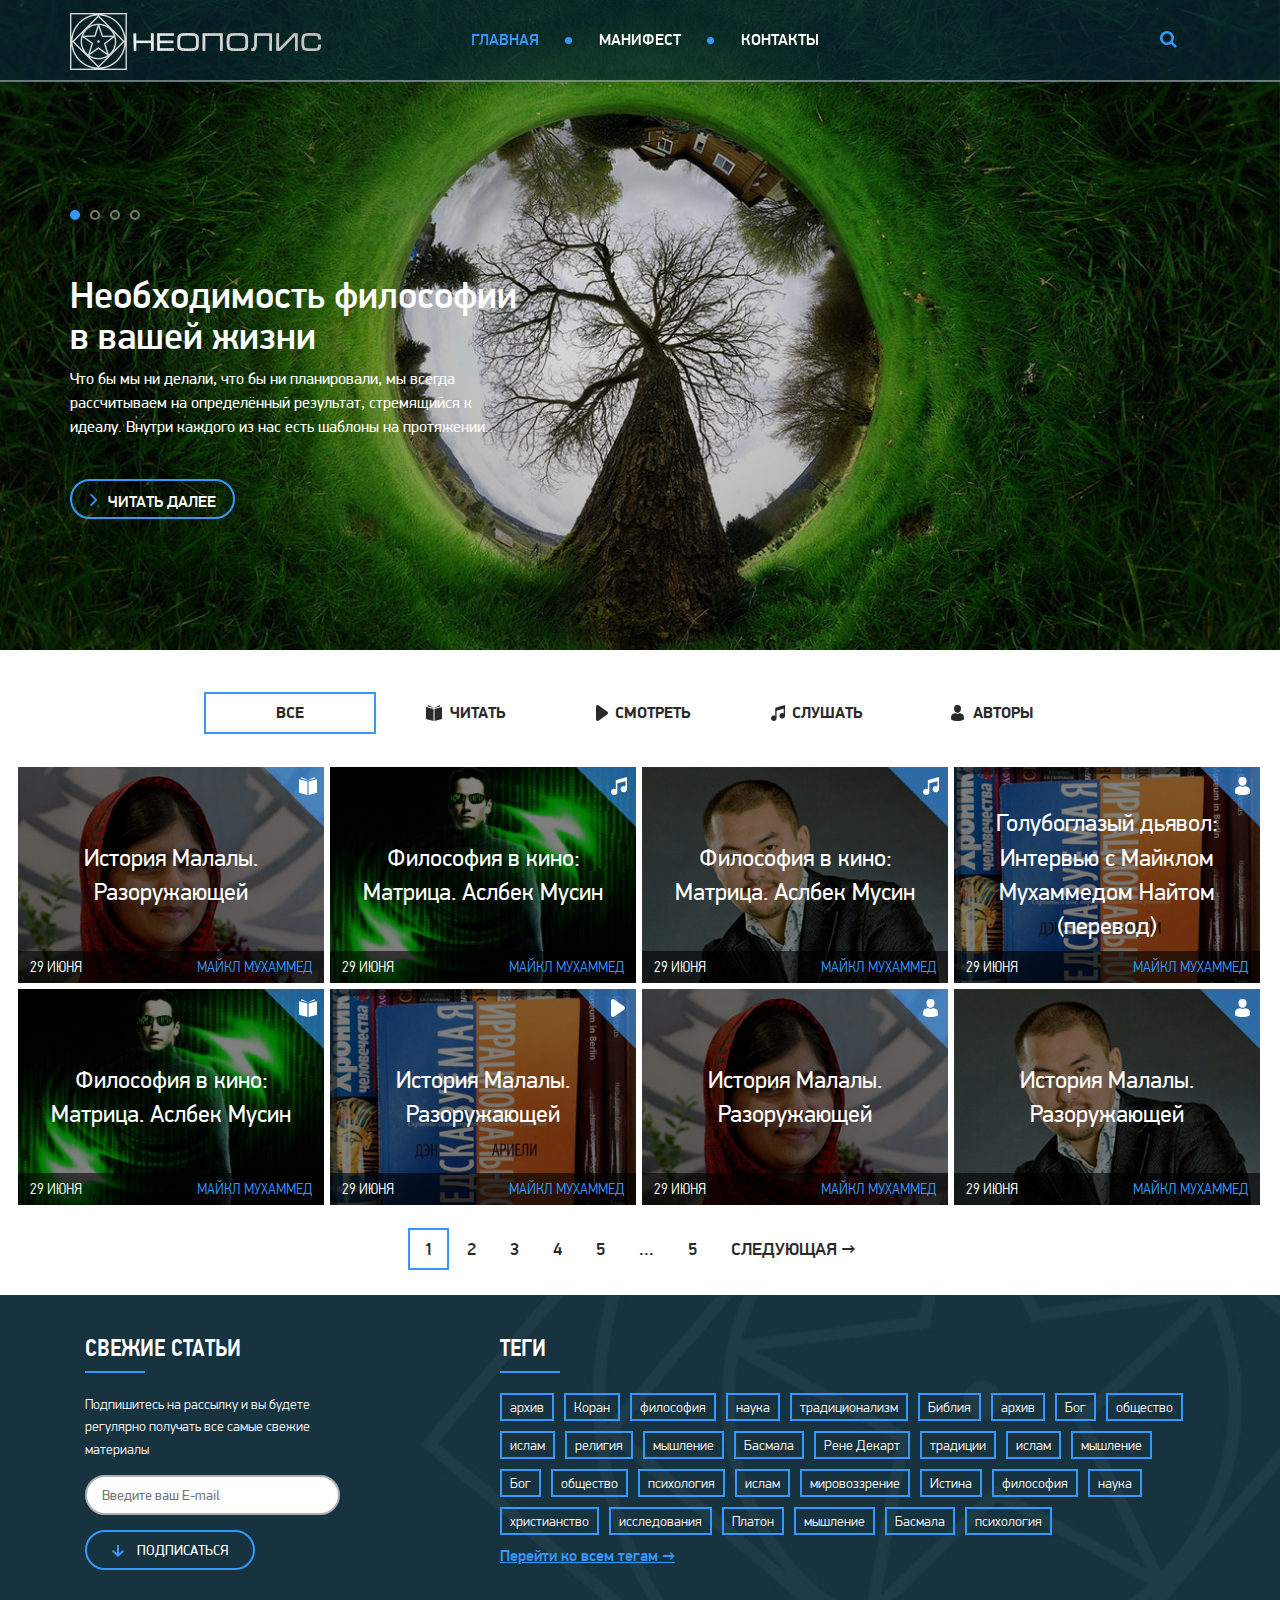
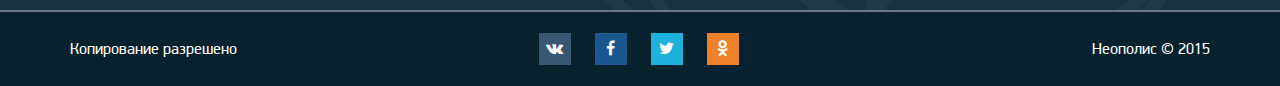
==== index.html @ 6f9598ca "comit init" ====
<!DOCTYPE html>
<html lang="en">
<head>
	<meta charset="utf-8">
	<meta http-equiv="X-UA-Compatible" content="IE=edge">
	<meta name="viewport" content="width=device-width, initial-scale=1">
	<title>Neopolis</title>
	<!-- Bootstrap -->
	<link href="css/bootstrap.min.css" rel="stylesheet">
	<link rel="stylesheet" href="css/font-awesome.min.css">
	<link rel="stylesheet" href="css/style.css"> 

	<!-- HTML5 Shim and Respond.js IE8 support of HTML5 elements and media queries -->
	<!-- WARNING: Respond.js doesn't work if you view the page via file:// -->
	<!--[if lt IE 9]>
	  <script src="https://oss.maxcdn.com/libs/html5shiv/3.7.0/html5shiv.js"></script>
	  <script src="https://oss.maxcdn.com/libs/respond.js/1.4.2/respond.min.js"></script>
	  <![endif]-->
	</head>
	<body>
		<header>
			<div class="navbar navbar-default navbar-fixed-top" role="navigation">
				<div class="container">
					<div class="navbar-header">
						<button type="button" class="navbar-toggle" data-toggle="collapse" data-target=".navbar-collapse">
							<span class="sr-only">Toggle navigation</span>
							<span class="icon-bar"></span>
							<span class="icon-bar"></span>
							<span class="icon-bar"></span>
						</button>
						<a class="navbar-brand" href="#"><img src="img/logo.png" height="57" width="251" alt=""></a>
					</div>
					<div class="navbar-collapse collapse">
						<ul class="nav navbar-nav">
							<li class="active"><a class="transition" href="#">Главная</a></li>
							<li><a class="transition" href="#">Манифест</a></li>
							<li><a class="transition" href="#">Контакты</a></li> 
						</ul>
						<div class="pull-right col-md-3">
							<form class="search transition">
								<input class="transition" type="text" placeholder = "Искать...">
								<input type="submit">
								<i class="fa fa-search"></i>
							</form>
						</div>

					</div><!--/.nav-collapse -->
				</div>
			</div> 
		</header>
		<div id="Carousel" class="carousel slide" data-ride="carousel">
			<!-- Indicators -->
			<div class="container">
				<ol class="carousel-indicators">
					<li data-target="#Carousel" data-slide-to="0" class="active"></li>
					<li data-target="#Carousel" data-slide-to="1"></li>
					<li data-target="#Carousel" data-slide-to="2"></li>
					<li data-target="#Carousel" data-slide-to="3"></li>
				</ol>
			</div>
			<div class="carousel-inner"> 
				<div class="item active">
					<img data-src="" alt="First slide" src="img/slide_bg.jpg">
					<div class="container">
						<div class="description col-lg-5 col-md-6 col-sm-9 row"> 
							<h2>Необходимость философии в вашей жизни</h2>
							<p>Что бы мы ни делали, что бы ни планировали, мы всегда рассчитываем на определённый результат, стремящийся к идеалу. Внутри каждого из нас есть шаблоны на протяжении...</p>
							<a href="#" class="btn_read_more transition">
								<i class="fa fa-angle-right"></i>Читать далее
							</a> 
						</div>  
					</div>              
				</div>
				<div class="item">
					<img data-src="" alt="First slide" src="img/slide_bg.jpg">
					<div class="container">
						<div class="description col-lg-5 col-md-6 col-sm-9 row"> 
							<h2>Необходимость философии в вашей жизни</h2>
							<p>Что бы мы ни делали, что бы ни планировали, мы всегда рассчитываем на определённый результат, стремящийся к идеалу. Внутри каждого из нас есть шаблоны на протяжении...</p>
							<a href="#" class="btn_read_more transition">
								<i class="fa fa-angle-right"></i>Читать далее
							</a> 
						</div>  
					</div>              
				</div>
				<div class="item">
					<img data-src="" alt="First slide" src="img/slide_bg.jpg">
					<div class="container">
						<div class="description col-lg-5 col-md-6 col-sm-9 row"> 
							<h2>Необходимость философии в вашей жизни</h2>
							<p>Что бы мы ни делали, что бы ни планировали, мы всегда рассчитываем на определённый результат, стремящийся к идеалу. Внутри каждого из нас есть шаблоны на протяжении...</p>
							<a href="#" class="btn_read_more transition">
								<i class="fa fa-angle-right"></i>Читать далее
							</a> 
						</div>  
					</div>              
				</div>
				<div class="item">
					<img data-src="" alt="First slide" src="img/slide_bg.jpg">
					<div class="container">
						<div class="description col-lg-5 col-md-6 col-sm-9 row"> 
							<h2>Необходимость философии в вашей жизни</h2>
							<p>Что бы мы ни делали, что бы ни планировали, мы всегда рассчитываем на определённый результат, стремящийся к идеалу. Внутри каждого из нас есть шаблоны на протяжении...</p>
							<a href="#" class="btn_read_more transition">
								<i class="fa fa-angle-right"></i>Читать далее
							</a> 
						</div>  
					</div>              
				</div>
			</div> 
		</div>
		<div class="container-fluid">
			<section id="categories" class="content"> 
				<!-- Container -->

				<div class="categories-top"></div>

				<!-- categories Plus Filters -->
				<div class="categories"> 

					<!-- categories Filters -->
					<div id="filters">
						<ul class="filters">
							<li><a id="all" href="#" data-filter="*" class="active transition">
								Все
							</a></li>
							<li><a class="read transition" href="#" data-filter=".reading">
								Читать
							</a></li>
							<li><a class="watch transition" href="#" data-filter=".watching">
								Смотреть
							</a></li>
							<li><a class="listen transition" href="#" data-filter=".listening">
								Слушать
							</a></li>
							<li><a class="author transition" href="#" data-filter=".authors">
								Авторы
							</a></li> 
						</ul>
					</div>
					<!--/categories Filters --> 

					<!-- categories Wrap -->
					<div class="isotope" style="position: relative; overflow: hidden; height: 480px;" id="categories-wrap"> 

						<!-- categories Item Video Expander  -->
						<div class="categories-item  reading isotope-item">
							<div class="categories-image"> <img src="img/img_category1.jpg"> </div>
							<a href="#" class="post-overlay transition"><p>История Малалы. Разоружающей</p></a> 
							<div class="post_info">
								<p class="date">29 Июня</p>
								<a href="#">Майкл Мухаммед</a>
							</div>
							<div class="stiker"><i class="read"></i></div>
						</div>
						<div class="categories-item listening isotope-item">
							<div class="categories-image"> <img src="img/img_category2.jpg"> </div>
							<a href="#" class="post-overlay transition"><p>Философия в кино: Матрица. Аслбек Мусин</p></a> 
							<div class="post_info">
								<p class="date">29 Июня</p>
								<a href="#">Майкл Мухаммед</a>
							</div>
							<div class="stiker"><i class="listen"></i></div>
						</div>
						<div class="categories-item  listening isotope-item">
							<div class="categories-image"> <img src="img/img_category3.jpg"> </div>
							<a href="#" class="post-overlay transition"><p>Философия в кино: Матрица. Аслбек Мусин</p></a> 
							<div class="post_info">
								<p class="date">29 Июня</p>
								<a href="#">Майкл Мухаммед</a>
							</div>
							<div class="stiker"><i class="listen"></i></div>
						</div>
						<div class="categories-item  authors isotope-item">
							<div class="categories-image"> <img src="img/img_category4.jpg"> </div>
							<a href="#" class="post-overlay transition"><p>Голубоглазый дьявол: Интервью с Майклом Мухаммедом Найтом (перевод)</p></a> 
							<div class="post_info">
								<p class="date">29 Июня</p>
								<a href="#">Майкл Мухаммед</a>
							</div>
							<div class="stiker"><i class="author"></i></div>
						</div>
						<div class="categories-item  reading isotope-item">
							<div class="categories-image"> <img src="img/img_category2.jpg"> </div>
							<a href="#" class="post-overlay transition"><p>Философия в кино: Матрица. Аслбек Мусин</p></a> 
							<div class="post_info">
								<p class="date">29 Июня</p>
								<a href="#">Майкл Мухаммед</a>
							</div>
							<div class="stiker"><i class="read"></i></div>
						</div>
						<div class="categories-item  watching isotope-item">
							<div class="categories-image"> <img src="img/img_category4.jpg"> </div>
							<a href="#" class="post-overlay transition"><p>История Малалы. Разоружающей</p></a> 
							<div class="post_info">
								<p class="date">29 Июня</p>
								<a href="#">Майкл Мухаммед</a>
							</div>
							<div class="stiker"><i class="watch"></i></div>
						</div>
						<div class="categories-item  authors isotope-item">
							<div class="categories-image"> <img src="img/img_category1.jpg"> </div>
							<a href="#" class="post-overlay transition"><p>История Малалы. Разоружающей</p></a> 
							<div class="post_info">
								<p class="date">29 Июня</p>
								<a href="#">Майкл Мухаммед</a>
							</div>
							<div class="stiker"><i class="author"></i></div>
						</div>
						<div class="categories-item  authors isotope-item">
							<div class="categories-image"> <img src="img/img_category3.jpg"> </div>
							<a href="#" class="post-overlay transition"><p>История Малалы. Разоружающей</p></a> 
							<div class="post_info">
								<p class="date">29 Июня</p>
								<a href="#">Майкл Мухаммед</a>
							</div>
							<div class="stiker"><i class="author"></i></div>
						</div>
						<!--/categories Item Video Expander  --> 

						<!--/categories Item With PrettyPhoto  --> 

					</div>
					<!--/categories Wrap --> 
					<ul class="pagination">
						<li class="prev"><a href="#">&#8592 предыдущая</a></li>
						<li class="active"><a  href="#">1</a></li>
						<li><a href="#">2</a></li>
						<li><a href="#">3</a></li>
						<li><a href="#">4</a></li>
						<li><a href="#">5</a></li>
						<li><span>...</span></li>
						<li><a href="#">5</a></li>
						<li class="next"><a href="#">следующая &#8594</a></li>
					</ul>
				</div> 
			</section>
		</div>
		<footer>
			<div class="prefooter">
				<div class="container">
					<div class="new_articles col-md-3 col-sm-4">
						<h4>Свежие Статьи</h4>
						<div class="blue_line"></div>
						<p>Подпишитесь на рассылку и вы будете регулярно получать все самые свежие материалы </p>
						<form class="subscribe">
							<input type="email" placeholder="Введите ваш E-mail">
							<button class="transition" type="submit"><i></i>Подписаться</button> 
						</form>
					</div>
					<div class="tags col-sm-8 pull-right">
						<h4>ТЕги</h4>
						<div class="blue_line"></div>
						<ul class="list-unstyled list-inline">
							<li><a href="#">архив</a></li>
							<li><a href="#">Коран</a></li>
							<li><a href="#">философия</a></li>
							<li><a href="#">наука</a></li>
							<li><a href="#">традиционализм</a></li>
							<li><a href="#">Библия</a></li>
							<li><a href="#">архив</a></li>
							<li><a href="#">Бог</a></li>
							<li><a href="#">общество</a></li>
							<li><a href="#">ислам</a></li>
							<li><a href="#">религия</a></li>
							<li><a href="#">мышление</a></li>
							<li><a href="#">Басмала</a></li>
							<li><a href="#">Рене Декарт</a></li>
							<li><a href="#">традиции</a></li>
							<li><a href="#">ислам</a></li>
							<li><a href="#">мышление</a></li>
							<li><a href="#">Бог</a></li>
							<li><a href="#">общество</a></li>
							<li><a href="#">психология</a></li>
							<li><a href="#">ислам</a></li>
							<li><a href="#">мировоззрение</a></li>
							<li><a href="#">Истина</a></li>
							<li><a href="#">философия</a></li>
							<li><a href="#">наука</a></li>
							<li><a href="#">христианство</a></li>
							<li><a href="#">исследования</a></li>
							<li><a href="#">Платон</a></li>
							<li><a href="#">мышление</a></li>
							<li><a href="#">Басмала</a></li>
							<li><a href="#">психология</a></li>
						</ul>
						<a class="all_tags" href="#">Перейти ко всем тегам &#8594</a>
					</div>
				</div>
			</div>
			<div class="copyright"> 
				<div class="container">
					<p class="text-left">Копирование разрешено</p>
					<ul class="social">
						<li><a class="vk" href="#"><i class="fa fa-vk"></i></a></li>
						<li><a class="fb" href="#"><i class="fa fa-facebook"></i></a></li>
						<li><a class="tw" href="#"><i class="fa fa-twitter"></i></a></li>
						<li><a class="od" href="#"><i class="fa fa-odnoklassniki"></i></a></li>
					</ul>
					<p class="text-right">Неополис © 2015</p>
				</div>
			</div>
		</footer> 
		<!-- jQuery (necessary for Bootstrap's JavaScript plugins) -->
		<script src="https://ajax.googleapis.com/ajax/libs/jquery/1.11.0/jquery.min.js"></script>
		<!-- Include all compiled plugins (below), or include individual files as needed -->
		<script src="js/bootstrap.min.js"></script>
		<script type="text/javascript" src="js/jquery.isotope.js"></script>
		<script type="text/javascript">


			jQuery(document).ready(function($){     
// categories Isotope
var container = $('#categories-wrap');	


container.isotope({
	animationEngine : 'best-available',
	animationOptions: {
		duration: 200,
		queue: false
	},
	layoutMode: 'fitRows'
});	

$('#filters a').click(function(){
	$('#filters a').removeClass('active');
	$(this).addClass('active');
	var selector = $(this).attr('data-filter');
	container.isotope({ filter: selector });
	setProjects();		
	return false;
});


function splitColumns() { 
	var winWidth = $(window).width(), 
	columnNumb = 1;


	if (winWidth > 1500) {
		columnNumb = 6;
	} else if (winWidth > 992) {
		columnNumb = 4;
	} else if (winWidth > 768) {
		columnNumb = 3;
	} else if (winWidth < 479) {
		columnNumb = 1;
	}
	return columnNumb;
}		

function setColumns() { 
	var winWidth = $(window).width()-30, 
	columnNumb = splitColumns(), 
	postWidth = Math.floor(winWidth / columnNumb);

	container.find('.categories-item').each(function () { 
		$(this).css( { 
			width : postWidth + 'px' 
		});
	});
}		

function setProjects() { 
	setColumns();
	container.isotope('reLayout');
}		

container.imagesLoaded(function () { 
	setColumns();
});


$(window).bind('resize', function () { 
	setProjects();			
});

});
$( window ).load(function() {
	jQuery('#all').click();
	return false;
});
</script>
</body>
</html>
---- css/style.css ----
@font-face {
	font-family: 'PFDinTextProLight';
	src: url('../fonts/PFDinTextCondPro-Light.ttf') format('truetype');
}
@font-face {
	font-family: 'PFDinTextProMedium';
	src: url('../fonts/PFDinTextCondPro-Medium.ttf') format('truetype');
}
@font-face {
	font-family: 'PFDinDisplayProRegular';
	src: url('../fonts/PFDinDisplayPro-Regular.ttf') format('truetype');
}
@font-face {
	font-family: 'PFDinDisplayProBold';
	src: url('../fonts/PFDinDisplayPro-Bold.ttf') format('truetype');
}
@font-face {
	font-family: 'PFDinDisplayProMedium';
	src: url('../fonts/PFDinDisplayPro-Medium.ttf') format('truetype');
}
@font-face {
	font-family: 'PFDinDisplayProLight';
	src: url('../fonts/PFDinDisplayPro-Light.ttf') format('truetype');
}
@font-face {
	font-family: 'PFDinDisplayProThin';
	src: url('../fonts/PFDinDisplayPro-Thin.ttf') format('truetype');
}
body{
	font-family: "PFDinDisplayProRegular";
}
input:focus{
	outline: none;
}
a, a:hover, a:focus{
	color: #3399ff;
}
a:focus{
	text-decoration: none;
}
.transition{
	transition:300ms all ease;
}
.navbar {
	border: none;
	min-height: 80px;
	background: rgba(8, 38, 51 ,0.7);
	border-bottom: 2px solid rgba(255,255,255,0.4);
}
.navbar-default .navbar-brand{
	padding: 13px 15px;
}
.navbar-nav{
	margin-left: 105px;
}
.navbar-default .navbar-nav>.active>a,
.navbar-default .navbar-nav>.active>a:hover,
.navbar-default .navbar-nav>.active>a:focus{
	color: #3399ff;
	background: none;
} 

}
.navbar-toggle{
	border-color: #fff;
	margin-top: 30px;
}
.navbar-default .navbar-nav>li a{
	font-family: "PFDinDisplayProMedium";
	position: relative;
	font-size: 16px;
	color: #fff;
	text-transform: uppercase;
	padding: 0 30px;
	display: block;
	height: 100%;
	line-height: 80px;
}
.navbar-nav>li a:after{
	content: " ";
	position: absolute;
	right: -3px;
	top: 50%;
	margin-top: -3px;
	height: 7px;
	width: 7px;
	border-radius: 50%;
	background: #3399ff; 
}  
.navbar-nav>li:last-child a:after{
	display: none;
}
.navbar-default .navbar-nav>li>a:hover,
.navbar-default .navbar-nav>li>a:focus{
	background:none;
	color: #3399ff; 

}
.search{
	height: 40px; 
	border-radius: 20px;
	margin-top: 20px;
	width: 40px;
	float: right;
	margin-right: 17px;
	cursor: pointer;
}
.search input{
	height: 100%;
    width: 0%;
    margin-left: 12px;
    font-style: italic;
    padding-left: 5px;
    font-size: 16px;
    background-color: transparent;
    color: #b9bdbd;
    border: none;
}
.search input[type="submit"]{
	position: absolute;
	right: 30px;
	top: 0;
	width: 30px!important;
	height: 100%;
	background: transparent;
	z-index: 10;
	border: none;
	box-shadow: none;
	text-indent: -9999px;
}
.search i{
	font-size: 18px;
	color: #39F;
}
.search:hover{
	width: 100%;
	border:2px solid #3399ff;
	margin-right: 0;
}
.search:hover input{
	width: 80%;
}
/*slider*/ 
#Carousel,.carousel-inner{
	 max-height: 650px;
} 
#Carousel .container{
	position: relative;
} 
.carousel-indicators{
	top: 205px;
    width: auto;
    left: 15px;
    margin-left: 0;
}
.carousel-indicators .active{
	background: #3399ff;
	border-color: #3399ff;
	width: 10px;
	height: 10px; 
	margin-right: 7px;
}
.carousel-indicators li{
	border: 2px solid #727a6d;
	margin:0;
	margin-right: 7px;
}
.carousel-inner .item img{
	width: 100%;
	float: left;
} 
.description{
	color: #fff;
	position: absolute;
	top:40%;
	line-height: 1.5;
	font-size: 16px;
}
.description h2{
	font-family: 'PFDinDisplayProMedium'; 
	font-size: 38px;
	margin-top: 0;
} 
.description .btn_read_more{ 
	font-family: 'PFDinDisplayProMedium';
	height: 40px;
	width: 165px;
	line-height: 36px; 
	text-transform: uppercase;
	margin-top: 30px;
	border: 2px solid #3399ff;
	text-align: center;
	border-radius: 20px;
	display: inline-block;
	text-decoration: none;
	color: #fff;
}
.description .btn_read_more i{
	color: #3399ff;
	font-size: 22px;
	line-height: 36px;
	margin-right: 10px;
}
 
.description .btn_read_more:hover{
	background:#3399ff;  
	cursor: pointer;
	color: #fff;
}
.description .btn_read_more:hover i{
	color: #fff;
}  
/********Categories*********/
.filters{
	text-align: center;
	margin-top: 42px;
	margin-bottom: 30px;
	padding:0;
}
.filters li{
	display: inline-block;
}

.filters li a{
	width: 172px;
	height: 42px;
	display: block;
	font-family: 'PFDinDisplayProBold';
	font-size: 16px;
	text-transform: uppercase;
	color: #2b2a29;
	line-height: 38px;
	text-decoration: none;
	border: 2px solid transparent;
} 
.filters li a:not(#all){
	position: relative;
	padding-left: 25px; 
}
.filters li a:not(#all):before{
	content: "";
	position: absolute;
	top: 11px;
	width: 25px;
	height: 20px;
	display: block;
}
.filters li a.read:before{ 
	background: url(../img/icons.png) no-repeat;
	background-position: 0 0;
	left: 45px;
}
.filters li a.watch:before{ 
	background: url(../img/icons.png) no-repeat;
	background-position: -30px 0;
	left: 40px;
}
.filters li a.listen:before{ 
	background: url(../img/icons.png) no-repeat;
	background-position: -60px 0;
	left: 40px;
}
.filters li a.author:before{ 
	background: url(../img/icons.png) no-repeat;
	background-position: -90px 0;
	left: 45px;
}
.filters li a.active,.filters li a:hover{
	border:2px solid #3399ff;
}
.categories-item.isotope-item{
    border: 3px solid #fff;
    height: 222px;
    overflow: hidden;
} 
.categories-item.isotope-item:hover .post-overlay,
.categories-item.isotope-item:focus .post-overlay{
	text-decoration: none;
	background: rgba(0,0,0,0);
}
.categories-item.isotope-item img{
	width: 100%;
}
.post-overlay {
    position: absolute;
    top: 0;
    left: 0;
    width: 100%;
    height: 100%;
    background: rgba(0,0,0,.5);
    display: table;
    text-align: center;
    padding:0 30px; 
}
.post-overlay p{
	display: table-cell;
	vertical-align: middle;
	font-size: 24px;
	color: #fff;
}  
.post_info{
	position: absolute;
    bottom: 0;
    left: 0;
    width: 100%;
    height: 32px;
    background: rgba(0,0,0,.6);
    font-size: 16px;
    text-transform: uppercase;
    color: #fff;
    padding: 0 12px;
    line-height: 32px;
    font-family: "PFDinTextProLight";
    text-align: right;
}
.post_info .date{
	float: left;
}
.stiker {
	display: block;
	position: absolute;
	top: 0;
	right: 0; 
	border-top: 60px solid  rgba( 56, 155, 254, .6);
	border-left: 60px solid transparent 
} 
.stiker i{
	display: block;
	width: 20px;
	position: absolute;
	height: 20px;
	background: url(../img/icons.png) no-repeat;
	right: 5px;
	top: -50px;
}
i.read{
	background-position: 0px -20px;
}
i.watch{
	background-position: -30px -20px;
}
i.listen{
	background-position: -60px -20px;
}
i.author{
	background-position: -90px -20px;
}
/******pagination******/

.pagination{
	display: block;
	text-align: center;
}
.pagination li{
	display: inline-block;
}
.pagination .prev{
	display: none;
}
.pagination>li>a,.pagination>li>span{
	font-family: 'PFDinDisplayProMedium';
    font-size: 18px;
    color: #2b2a29;
    text-transform: uppercase;
    padding: 6px 14px;
    border: 2px solid transparent;
}
.pagination>.active>a, .pagination>.active>a:hover, .pagination>.active>a:focus{
	background: none;
	color: #2b2a29;
	border: 2px solid #3399ff;
}
.pagination>li>a:hover,.pagination>li>span:hover, 
.pagination>li>a:focus {
	color: #3399ff;
	border-color: transparent;
	background: none;
}
/********Footer*******/
.prefooter{ 
	background: url(../img/prefooter_bg.jpg) no-repeat;
	background-size: cover;
	color: #fff;
	padding: 30px 0;
}
.prefooter h4{
	font-family: 'PFDinTextProMedium';
	font-size: 24px;
	text-transform: uppercase;
}
.blue_line{
	width: 60px;
	height: 2px;
	background: #3399ff;
	margin-bottom: 20px;
}
.new_articles p{
	font-family: 'PFDinDisplayProLight';
	line-height: 1.6;
}
.subscribe input,.subscribe button{
    width: 100%;
    height: 40px;
    border: 2px solid #adaeaf;
    border-radius: 20px;
    padding: 0 15px;
    color: #2b2a29;
    margin: 5px 0 10px;
}
.subscribe button[type="submit"]{
	width: 170px;
	border: 2px solid #3399ff;
	background: transparent;
	text-transform: uppercase;
	color: #fff; 
} 
  .subscribe button[type="submit"] i{
	display: inline-block;
	width: 25px;
	height: 12px;
	margin-bottom: -2px;
	background: url(../img/arrow_down.png) no-repeat;
  }
  .subscribe button[type="submit"]:hover{
  	background: #3399ff;
  	color: #fff;
  }
  .subscribe button[type="submit"]:hover i{
  	background-position: 0px -12px;
  }
  .tags{
  	padding-left: 50px;
  }
  .tags ul{
  	margin: 0;
  }
  .tags ul li{
    margin: 0 7px 10px 0;
    padding: 0;
    border: 2px solid #3399ff;
  }
.tags ul li a{ 
	display: block;
	font-family: 'PFDinDisplayProLight';
	color: #fff;
	padding: 2px 8px;
}
.tags ul li:hover, .tags ul li:hover a{
	background: #3399ff;
	text-decoration: none;
}
.tags .all_tags{
	text-decoration: underline;
	font-size: 16px;
	font-family: 'PFDinDisplayProMedium';
}
.tags .all_tags:hover{
	opacity: 0.7;
}

footer .copyright{
	height: 76px;
	background: url(../img/footer_bg.gif);
	border-top: 2px solid #6a7a80;
	line-height: 74px;
	color: #fff;
	font-size: 16px;
	text-align: center; 
}
.copyright p{ 
	margin: 0;
}
.copyright p.text-left{
	float: left;
}
.copyright p.text-right{
	float: right;
}
.copyright .social{
	padding:0;
	display: inline-block;
	margin: 0;
	margin-left: -52px; 
}
.copyright .social li{
	display: inline-block;
	margin: 0 10px;
}
.copyright .social li a {
	display: block;
	width: 32px;
	height: 32px;
	color: #fff;
	line-height: 32px;
}
.copyright .social li a:hover{
	opacity: 0.5;
}
.vk{
	background: #365671;
}
.fb{
	background: #19588e;
}
.tw{
	background: #1eb1db;
}
.od{
	background: #ed812b;
}
/* Isotope Transitions */	

	.isotope, .isotope .isotope-item {
		-webkit-transition-duration: 0.8s;
		-moz-transition-duration: 0.8s;
		-ms-transition-duration: 0.8s;
		-o-transition-duration: 0.8s;
		transition-duration: 0.8s;
	}
	
	.isotope {
		-webkit-transition-property: height, width;
		-moz-transition-property: height, width;
		-ms-transition-property: height, width;
		-o-transition-property: height, width;
		transition-property: height, width;
	}
	
	.isotope .isotope-item {
		-webkit-transition-property: -webkit-transform, opacity;
		-moz-transition-property: -moz-transform, opacity;
		-ms-transition-property: -ms-transform, opacity;
		-o-transition-property: -o-transform, opacity;
		transition-property: transform, opacity;
	}
	
	.isotope.no-transition, .isotope.no-transition .isotope-item, .isotope .isotope-item.no-transition {
		-webkit-transition-duration: 0s;
		-moz-transition-duration: 0s;
		-ms-transition-duration: 0s;
		-o-transition-duration: 0s;
		transition-duration: 0s;
	}

/************responsive******/
@media (min-width: 1600px){
	 .description{
	 	top: 35%;
	 }
}
@media (min-width: 1800px){
	 .description{
	 	top: 30%;
	 }
}

@media (max-width: 1199px){
	.navbar-nav{
		margin-left: 20px;
	}
	.carousel-indicators{
		top: 150px;
	}
}
@media (max-width: 991px){  
	.carousel-indicators{
		top: 125px;
	}
	.filters li a{
		width: 120px;
		height: 32px;
		line-height: 28px;
	}
	.filters li a:not(#all):before{
		top: 7px;
	}
	.filters li a.read:before,.filters li a.author:before{
		left: 20px;
	}
	.filters li a.watch:before,.filters li a.listen:before{  
		left: 15px;
	} 
}
@media (max-width: 767px){  
	.navbar-nav>li a{
		font-size: 13px;
		text-align: center;
		line-height: 36px;
	}
	.navbar-nav>li a:hover{
		border-color: transparent;
	}
}
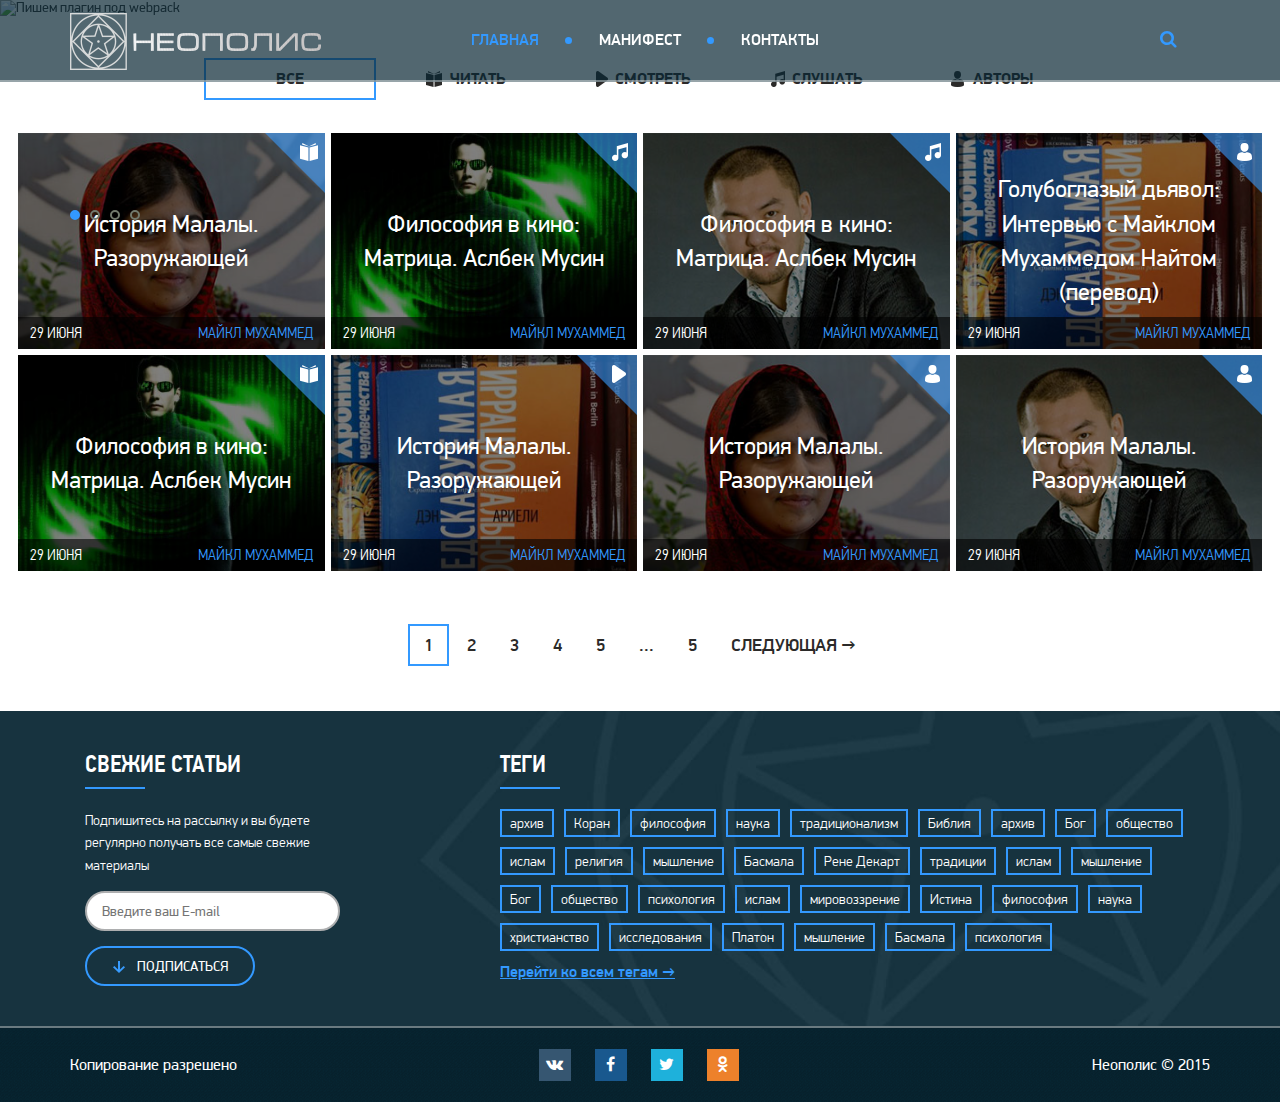
==== commit b9d81077: "page tags" ====
--- a/index.html
+++ b/index.html
@@ -48,339 +48,271 @@
 				</div>
 			</div> 
 		</header>
-		<div id="Carousel" class="carousel slide" data-ride="carousel">
-			<!-- Indicators -->
+		     <div id="Carousel" class="carousel slide" data-ride="carousel">
+    <!-- Indicators -->
+    <div class="container">
+        <ol class="carousel-indicators">
+            <li data-target="#Carousel" data-slide-to="0" class="active"></li>
+            <li data-target="#Carousel" data-slide-to="1"></li>
+            <li data-target="#Carousel" data-slide-to="2"></li>
+            <li data-target="#Carousel" data-slide-to="3"></li>
+        </ol>
+    </div>
+    <div class="carousel-inner"> 
+                    <div class="item active">
+                <img data-src="" alt="Пишем плагин под webpack" src="/public/uploads/images/1/59cbde0299654f4ca892532a51bf14792.jpg">
+                <div class="container">
+                    <div class="description col-lg-5 col-md-6 col-sm-9 row"> 
+                        <h2>Пишем плагин под webpack</h2>
+                        <p>Пишем плагин под webpackПишем плагин под webpackПишем плагин под webpackПишем плагин под webpack
+...</p>
+                        <a href="/post/85" title="Пишем плагин под webpack" class="btn_read_more transition">
+                            <i class="fa fa-angle-right"></i>Читать далее
+                        </a> 
+                    </div>  
+                </div>              
+            </div>
+                    <div class="item ">
+                <img data-src="" alt="сериал "Говорящая с призраками"2" src="/public/uploads/images/1/f4d7ebc76f7a45ffbbd7a38f8b2fb54a4.jpg">
+                <div class="container">
+                    <div class="description col-lg-5 col-md-6 col-sm-9 row"> 
+                        <h2>сериал "Говорящая с призраками"2</h2>
+                        <p>Милинда Гордон &mdash; на первый взгляд самая обычная девушка. Она состоит в браке и держит небольшой антикварный магазин. Если бы кому-нибудь сказали бы что эта девушка обладает невероятными способностями, вряд ли кто-то поверил бы им на слово. Но у Милинды действительно есть дар &mdash; она может общаться с душами умерших людей. Эту способность она использует для того, чтобы передавать людям послания из мира мертвых. Очень часто такая информация помогает людям: кто-то просит просто передать родным привет; кто-то рассказывает о месте, в котором при жизни он спрятал клад; кто-то предупреждает родных об опасности. Милинда старается помочь всем, кто в этом нуждается, и ничего не просит взамен. Но однажды девушка начинает замечать, что духи начинают вести себя более агрессивно...
+Смотрите онлайн сериал &laquo;Говорящая с призраками&raquo; в хорошем HD качестве на нашем сайте, бесплатно и без регистрации.
+...</p>
+                        <a href="/post/83" title="сериал "Говорящая с призраками"2" class="btn_read_more transition">
+                            <i class="fa fa-angle-right"></i>Читать далее
+                        </a> 
+                    </div>  
+                </div>              
+            </div>
+                    <div class="item ">
+                <img data-src="" alt="Косяк новий22" src="/public/uploads/images/1/f4d7ebc76f7a45ffbbd7a38f8b2fb54a4.jpg">
+                <div class="container">
+                    <div class="description col-lg-5 col-md-6 col-sm-9 row"> 
+                        <h2>Косяк новий22</h2>
+                        <p>Дориан ГрейДориан ГрейДориан ГрейДориан ГрейДориан Грей
+...</p>
+                        <a href="/post/73" title="Косяк новий22" class="btn_read_more transition">
+                            <i class="fa fa-angle-right"></i>Читать далее
+                        </a> 
+                    </div>  
+                </div>              
+            </div>
+                    <div class="item ">
+                <img data-src="" alt="Косяк" src="/public/uploads/images/1/f4d7ebc76f7a45ffbbd7a38f8b2fb54a4.jpg">
+                <div class="container">
+                    <div class="description col-lg-5 col-md-6 col-sm-9 row"> 
+                        <h2>Косяк</h2>
+                        <p>Дориан ГрейДориан ГрейДориан ГрейДориан ГрейДориан Грей
+...</p>
+                        <a href="/post/71" title="Косяк" class="btn_read_more transition">
+                            <i class="fa fa-angle-right"></i>Читать далее
+                        </a> 
+                    </div>  
+                </div>              
+            </div>
+                    <div class="item ">
+                <img data-src="" alt="Монах" src="/public/uploads/images/1/f4d7ebc76f7a45ffbbd7a38f8b2fb54a3.jpg">
+                <div class="container">
+                    <div class="description col-lg-5 col-md-6 col-sm-9 row"> 
+                        <h2>Монах</h2>
+                        <p>Дориан ГрейДориан ГрейДориан ГрейДориан ГрейДориан Грей
+...</p>
+                        <a href="/post/70" title="Монах" class="btn_read_more transition">
+                            <i class="fa fa-angle-right"></i>Читать далее
+                        </a> 
+                    </div>  
+                </div>              
+            </div>
+             
+    </div> 
+</div>
+
+		<div class="container-fluid">
+			<section id="categories" class="content">   
+
+				<ul class="filters">
+					<li><a id="all" href="#" data-filter="*" class="active transition">
+						Все
+					</a></li>
+					<li><a class="read transition" href="#" data-filter=".reading">
+						Читать
+					</a></li>
+					<li><a class="watch transition" href="#" data-filter=".watching">
+						Смотреть
+					</a></li>
+					<li><a class="listen transition" href="#" data-filter=".listening">
+						Слушать
+					</a></li>
+					<li><a class="author transition" href="#" data-filter=".authors">
+						Авторы
+					</a></li> 
+				</ul>   
+
+				<div> 
+
+					<div class="categories-item  reading isotope-item">
+						<div class="categories-image"> <img src="img/img_category1.jpg"> </div>
+						<a href="#" class="post-overlay transition"><p>История Малалы. Разоружающей</p></a> 
+						<div class="post_info">
+							<p class="date">29 Июня</p>
+							<a href="#">Майкл Мухаммед</a>
+						</div>
+						<div class="stiker"><i class="read"></i></div>
+					</div>
+					<div class="categories-item listening isotope-item">
+						<div class="categories-image"> <img src="img/img_category2.jpg"> </div>
+						<a href="#" class="post-overlay transition"><p>Философия в кино: Матрица. Аслбек Мусин</p></a> 
+						<div class="post_info">
+							<p class="date">29 Июня</p>
+							<a href="#">Майкл Мухаммед</a>
+						</div>
+						<div class="stiker"><i class="listen"></i></div>
+					</div>
+					<div class="categories-item  listening isotope-item">
+						<div class="categories-image"> <img src="img/img_category3.jpg"> </div>
+						<a href="#" class="post-overlay transition"><p>Философия в кино: Матрица. Аслбек Мусин</p></a> 
+						<div class="post_info">
+							<p class="date">29 Июня</p>
+							<a href="#">Майкл Мухаммед</a>
+						</div>
+						<div class="stiker"><i class="listen"></i></div>
+					</div>
+					<div class="categories-item  authors isotope-item">
+						<div class="categories-image"> <img src="img/img_category4.jpg"> </div>
+						<a href="#" class="post-overlay transition"><p>Голубоглазый дьявол: Интервью с Майклом Мухаммедом Найтом (перевод)</p></a> 
+						<div class="post_info">
+							<p class="date">29 Июня</p>
+							<a href="#">Майкл Мухаммед</a>
+						</div>
+						<div class="stiker"><i class="author"></i></div>
+					</div>
+					<div class="categories-item  reading isotope-item">
+						<div class="categories-image"> <img src="img/img_category2.jpg"> </div>
+						<a href="#" class="post-overlay transition"><p>Философия в кино: Матрица. Аслбек Мусин</p></a> 
+						<div class="post_info">
+							<p class="date">29 Июня</p>
+							<a href="#">Майкл Мухаммед</a>
+						</div>
+						<div class="stiker"><i class="read"></i></div>
+					</div>
+					<div class="categories-item  watching isotope-item">
+						<div class="categories-image"> <img src="img/img_category4.jpg"> </div>
+						<a href="#" class="post-overlay transition"><p>История Малалы. Разоружающей</p></a> 
+						<div class="post_info">
+							<p class="date">29 Июня</p>
+							<a href="#">Майкл Мухаммед</a>
+						</div>
+						<div class="stiker"><i class="watch"></i></div>
+					</div>
+					<div class="categories-item  authors isotope-item">
+						<div class="categories-image"> <img src="img/img_category1.jpg"> </div>
+						<a href="#" class="post-overlay transition"><p>История Малалы. Разоружающей</p></a> 
+						<div class="post_info">
+							<p class="date">29 Июня</p>
+							<a href="#">Майкл Мухаммед</a>
+						</div>
+						<div class="stiker"><i class="author"></i></div>
+					</div>
+					<div class="categories-item  authors isotope-item">
+						<div class="categories-image"> <img src="img/img_category3.jpg"> </div>
+						<a href="#" class="post-overlay transition"><p>История Малалы. Разоружающей</p></a> 
+						<div class="post_info">
+							<p class="date">29 Июня</p>
+							<a href="#">Майкл Мухаммед</a>
+						</div>
+						<div class="stiker"><i class="author"></i></div>
+					</div> 
+
+					<div class="clearfix"></div>
+
+				</div> 
+				<ul class="pagination">
+					<li class="prev"><a href="#">&#8592 предыдущая</a></li>
+					<li class="active"><a  href="#">1</a></li>
+					<li><a href="#">2</a></li>
+					<li><a href="#">3</a></li>
+					<li><a href="#">4</a></li>
+					<li><a href="#">5</a></li>
+					<li><span>...</span></li>
+					<li><a href="#">5</a></li>
+					<li class="next"><a href="#">следующая &#8594</a></li>
+				</ul>
+			</div> 
+		</section>
+	</div>
+	<footer>
+		<div class="prefooter">
 			<div class="container">
-				<ol class="carousel-indicators">
-					<li data-target="#Carousel" data-slide-to="0" class="active"></li>
-					<li data-target="#Carousel" data-slide-to="1"></li>
-					<li data-target="#Carousel" data-slide-to="2"></li>
-					<li data-target="#Carousel" data-slide-to="3"></li>
-				</ol>
-			</div>
-			<div class="carousel-inner"> 
-				<div class="item active">
-					<img data-src="" alt="First slide" src="img/slide_bg.jpg">
-					<div class="container">
-						<div class="description col-lg-5 col-md-6 col-sm-9 row"> 
-							<h2>Необходимость философии в вашей жизни</h2>
-							<p>Что бы мы ни делали, что бы ни планировали, мы всегда рассчитываем на определённый результат, стремящийся к идеалу. Внутри каждого из нас есть шаблоны на протяжении...</p>
-							<a href="#" class="btn_read_more transition">
-								<i class="fa fa-angle-right"></i>Читать далее
-							</a> 
-						</div>  
-					</div>              
+				<div class="new_articles col-md-3 col-sm-4">
+					<h4>Свежие Статьи</h4>
+					<div class="blue_line"></div>
+					<p>Подпишитесь на рассылку и вы будете регулярно получать все самые свежие материалы </p>
+					<form class="subscribe">
+						<input type="email" placeholder="Введите ваш E-mail">
+						<button class="transition" type="submit"><i></i>Подписаться</button> 
+					</form>
 				</div>
-				<div class="item">
-					<img data-src="" alt="First slide" src="img/slide_bg.jpg">
-					<div class="container">
-						<div class="description col-lg-5 col-md-6 col-sm-9 row"> 
-							<h2>Необходимость философии в вашей жизни</h2>
-							<p>Что бы мы ни делали, что бы ни планировали, мы всегда рассчитываем на определённый результат, стремящийся к идеалу. Внутри каждого из нас есть шаблоны на протяжении...</p>
-							<a href="#" class="btn_read_more transition">
-								<i class="fa fa-angle-right"></i>Читать далее
-							</a> 
-						</div>  
-					</div>              
-				</div>
-				<div class="item">
-					<img data-src="" alt="First slide" src="img/slide_bg.jpg">
-					<div class="container">
-						<div class="description col-lg-5 col-md-6 col-sm-9 row"> 
-							<h2>Необходимость философии в вашей жизни</h2>
-							<p>Что бы мы ни делали, что бы ни планировали, мы всегда рассчитываем на определённый результат, стремящийся к идеалу. Внутри каждого из нас есть шаблоны на протяжении...</p>
-							<a href="#" class="btn_read_more transition">
-								<i class="fa fa-angle-right"></i>Читать далее
-							</a> 
-						</div>  
-					</div>              
-				</div>
-				<div class="item">
-					<img data-src="" alt="First slide" src="img/slide_bg.jpg">
-					<div class="container">
-						<div class="description col-lg-5 col-md-6 col-sm-9 row"> 
-							<h2>Необходимость философии в вашей жизни</h2>
-							<p>Что бы мы ни делали, что бы ни планировали, мы всегда рассчитываем на определённый результат, стремящийся к идеалу. Внутри каждого из нас есть шаблоны на протяжении...</p>
-							<a href="#" class="btn_read_more transition">
-								<i class="fa fa-angle-right"></i>Читать далее
-							</a> 
-						</div>  
-					</div>              
-				</div>
-			</div> 
-		</div>
-		<div class="container-fluid">
-			<section id="categories" class="content"> 
-				<!-- Container -->
-
-				<div class="categories-top"></div>
-
-				<!-- categories Plus Filters -->
-				<div class="categories"> 
-
-					<!-- categories Filters -->
-					<div id="filters">
-						<ul class="filters">
-							<li><a id="all" href="#" data-filter="*" class="active transition">
-								Все
-							</a></li>
-							<li><a class="read transition" href="#" data-filter=".reading">
-								Читать
-							</a></li>
-							<li><a class="watch transition" href="#" data-filter=".watching">
-								Смотреть
-							</a></li>
-							<li><a class="listen transition" href="#" data-filter=".listening">
-								Слушать
-							</a></li>
-							<li><a class="author transition" href="#" data-filter=".authors">
-								Авторы
-							</a></li> 
-						</ul>
-					</div>
-					<!--/categories Filters --> 
-
-					<!-- categories Wrap -->
-					<div class="isotope" style="position: relative; overflow: hidden; height: 480px;" id="categories-wrap"> 
-
-						<!-- categories Item Video Expander  -->
-						<div class="categories-item  reading isotope-item">
-							<div class="categories-image"> <img src="img/img_category1.jpg"> </div>
-							<a href="#" class="post-overlay transition"><p>История Малалы. Разоружающей</p></a> 
-							<div class="post_info">
-								<p class="date">29 Июня</p>
-								<a href="#">Майкл Мухаммед</a>
-							</div>
-							<div class="stiker"><i class="read"></i></div>
-						</div>
-						<div class="categories-item listening isotope-item">
-							<div class="categories-image"> <img src="img/img_category2.jpg"> </div>
-							<a href="#" class="post-overlay transition"><p>Философия в кино: Матрица. Аслбек Мусин</p></a> 
-							<div class="post_info">
-								<p class="date">29 Июня</p>
-								<a href="#">Майкл Мухаммед</a>
-							</div>
-							<div class="stiker"><i class="listen"></i></div>
-						</div>
-						<div class="categories-item  listening isotope-item">
-							<div class="categories-image"> <img src="img/img_category3.jpg"> </div>
-							<a href="#" class="post-overlay transition"><p>Философия в кино: Матрица. Аслбек Мусин</p></a> 
-							<div class="post_info">
-								<p class="date">29 Июня</p>
-								<a href="#">Майкл Мухаммед</a>
-							</div>
-							<div class="stiker"><i class="listen"></i></div>
-						</div>
-						<div class="categories-item  authors isotope-item">
-							<div class="categories-image"> <img src="img/img_category4.jpg"> </div>
-							<a href="#" class="post-overlay transition"><p>Голубоглазый дьявол: Интервью с Майклом Мухаммедом Найтом (перевод)</p></a> 
-							<div class="post_info">
-								<p class="date">29 Июня</p>
-								<a href="#">Майкл Мухаммед</a>
-							</div>
-							<div class="stiker"><i class="author"></i></div>
-						</div>
-						<div class="categories-item  reading isotope-item">
-							<div class="categories-image"> <img src="img/img_category2.jpg"> </div>
-							<a href="#" class="post-overlay transition"><p>Философия в кино: Матрица. Аслбек Мусин</p></a> 
-							<div class="post_info">
-								<p class="date">29 Июня</p>
-								<a href="#">Майкл Мухаммед</a>
-							</div>
-							<div class="stiker"><i class="read"></i></div>
-						</div>
-						<div class="categories-item  watching isotope-item">
-							<div class="categories-image"> <img src="img/img_category4.jpg"> </div>
-							<a href="#" class="post-overlay transition"><p>История Малалы. Разоружающей</p></a> 
-							<div class="post_info">
-								<p class="date">29 Июня</p>
-								<a href="#">Майкл Мухаммед</a>
-							</div>
-							<div class="stiker"><i class="watch"></i></div>
-						</div>
-						<div class="categories-item  authors isotope-item">
-							<div class="categories-image"> <img src="img/img_category1.jpg"> </div>
-							<a href="#" class="post-overlay transition"><p>История Малалы. Разоружающей</p></a> 
-							<div class="post_info">
-								<p class="date">29 Июня</p>
-								<a href="#">Майкл Мухаммед</a>
-							</div>
-							<div class="stiker"><i class="author"></i></div>
-						</div>
-						<div class="categories-item  authors isotope-item">
-							<div class="categories-image"> <img src="img/img_category3.jpg"> </div>
-							<a href="#" class="post-overlay transition"><p>История Малалы. Разоружающей</p></a> 
-							<div class="post_info">
-								<p class="date">29 Июня</p>
-								<a href="#">Майкл Мухаммед</a>
-							</div>
-							<div class="stiker"><i class="author"></i></div>
-						</div>
-						<!--/categories Item Video Expander  --> 
-
-						<!--/categories Item With PrettyPhoto  --> 
-
-					</div>
-					<!--/categories Wrap --> 
-					<ul class="pagination">
-						<li class="prev"><a href="#">&#8592 предыдущая</a></li>
-						<li class="active"><a  href="#">1</a></li>
-						<li><a href="#">2</a></li>
-						<li><a href="#">3</a></li>
-						<li><a href="#">4</a></li>
-						<li><a href="#">5</a></li>
-						<li><span>...</span></li>
-						<li><a href="#">5</a></li>
-						<li class="next"><a href="#">следующая &#8594</a></li>
+				<div class="tags col-sm-8 pull-right">
+					<h4>ТЕги</h4>
+					<div class="blue_line"></div>
+					<ul class="list-unstyled list-inline">
+						<li><a href="#">архив</a></li>
+						<li><a href="#">Коран</a></li>
+						<li><a href="#">философия</a></li>
+						<li><a href="#">наука</a></li>
+						<li><a href="#">традиционализм</a></li>
+						<li><a href="#">Библия</a></li>
+						<li><a href="#">архив</a></li>
+						<li><a href="#">Бог</a></li>
+						<li><a href="#">общество</a></li>
+						<li><a href="#">ислам</a></li>
+						<li><a href="#">религия</a></li>
+						<li><a href="#">мышление</a></li>
+						<li><a href="#">Басмала</a></li>
+						<li><a href="#">Рене Декарт</a></li>
+						<li><a href="#">традиции</a></li>
+						<li><a href="#">ислам</a></li>
+						<li><a href="#">мышление</a></li>
+						<li><a href="#">Бог</a></li>
+						<li><a href="#">общество</a></li>
+						<li><a href="#">психология</a></li>
+						<li><a href="#">ислам</a></li>
+						<li><a href="#">мировоззрение</a></li>
+						<li><a href="#">Истина</a></li>
+						<li><a href="#">философия</a></li>
+						<li><a href="#">наука</a></li>
+						<li><a href="#">христианство</a></li>
+						<li><a href="#">исследования</a></li>
+						<li><a href="#">Платон</a></li>
+						<li><a href="#">мышление</a></li>
+						<li><a href="#">Басмала</a></li>
+						<li><a href="#">психология</a></li>
 					</ul>
-				</div> 
-			</section>
-		</div>
-		<footer>
-			<div class="prefooter">
-				<div class="container">
-					<div class="new_articles col-md-3 col-sm-4">
-						<h4>Свежие Статьи</h4>
-						<div class="blue_line"></div>
-						<p>Подпишитесь на рассылку и вы будете регулярно получать все самые свежие материалы </p>
-						<form class="subscribe">
-							<input type="email" placeholder="Введите ваш E-mail">
-							<button class="transition" type="submit"><i></i>Подписаться</button> 
-						</form>
-					</div>
-					<div class="tags col-sm-8 pull-right">
-						<h4>ТЕги</h4>
-						<div class="blue_line"></div>
-						<ul class="list-unstyled list-inline">
-							<li><a href="#">архив</a></li>
-							<li><a href="#">Коран</a></li>
-							<li><a href="#">философия</a></li>
-							<li><a href="#">наука</a></li>
-							<li><a href="#">традиционализм</a></li>
-							<li><a href="#">Библия</a></li>
-							<li><a href="#">архив</a></li>
-							<li><a href="#">Бог</a></li>
-							<li><a href="#">общество</a></li>
-							<li><a href="#">ислам</a></li>
-							<li><a href="#">религия</a></li>
-							<li><a href="#">мышление</a></li>
-							<li><a href="#">Басмала</a></li>
-							<li><a href="#">Рене Декарт</a></li>
-							<li><a href="#">традиции</a></li>
-							<li><a href="#">ислам</a></li>
-							<li><a href="#">мышление</a></li>
-							<li><a href="#">Бог</a></li>
-							<li><a href="#">общество</a></li>
-							<li><a href="#">психология</a></li>
-							<li><a href="#">ислам</a></li>
-							<li><a href="#">мировоззрение</a></li>
-							<li><a href="#">Истина</a></li>
-							<li><a href="#">философия</a></li>
-							<li><a href="#">наука</a></li>
-							<li><a href="#">христианство</a></li>
-							<li><a href="#">исследования</a></li>
-							<li><a href="#">Платон</a></li>
-							<li><a href="#">мышление</a></li>
-							<li><a href="#">Басмала</a></li>
-							<li><a href="#">психология</a></li>
-						</ul>
-						<a class="all_tags" href="#">Перейти ко всем тегам &#8594</a>
-					</div>
+					<a class="all_tags" href="#">Перейти ко всем тегам &#8594</a>
 				</div>
 			</div>
-			<div class="copyright"> 
-				<div class="container">
-					<p class="text-left">Копирование разрешено</p>
-					<ul class="social">
-						<li><a class="vk" href="#"><i class="fa fa-vk"></i></a></li>
-						<li><a class="fb" href="#"><i class="fa fa-facebook"></i></a></li>
-						<li><a class="tw" href="#"><i class="fa fa-twitter"></i></a></li>
-						<li><a class="od" href="#"><i class="fa fa-odnoklassniki"></i></a></li>
-					</ul>
-					<p class="text-right">Неополис © 2015</p>
-				</div>
+		</div>
+		<div class="copyright"> 
+			<div class="container">
+				<p class="text-left">Копирование разрешено</p>
+				<ul class="social">
+					<li><a class="vk" href="#"><i class="fa fa-vk"></i></a></li>
+					<li><a class="fb" href="#"><i class="fa fa-facebook"></i></a></li>
+					<li><a class="tw" href="#"><i class="fa fa-twitter"></i></a></li>
+					<li><a class="od" href="#"><i class="fa fa-odnoklassniki"></i></a></li>
+				</ul>
+				<p class="text-right">Неополис © 2015</p>
 			</div>
-		</footer> 
-		<!-- jQuery (necessary for Bootstrap's JavaScript plugins) -->
-		<script src="https://ajax.googleapis.com/ajax/libs/jquery/1.11.0/jquery.min.js"></script>
-		<!-- Include all compiled plugins (below), or include individual files as needed -->
-		<script src="js/bootstrap.min.js"></script>
-		<script type="text/javascript" src="js/jquery.isotope.js"></script>
-		<script type="text/javascript">
-
-
-			jQuery(document).ready(function($){     
-// categories Isotope
-var container = $('#categories-wrap');	
-
-
-container.isotope({
-	animationEngine : 'best-available',
-	animationOptions: {
-		duration: 200,
-		queue: false
-	},
-	layoutMode: 'fitRows'
-});	
-
-$('#filters a').click(function(){
-	$('#filters a').removeClass('active');
-	$(this).addClass('active');
-	var selector = $(this).attr('data-filter');
-	container.isotope({ filter: selector });
-	setProjects();		
-	return false;
-});
-
-
-function splitColumns() { 
-	var winWidth = $(window).width(), 
-	columnNumb = 1;
-
-
-	if (winWidth > 1500) {
-		columnNumb = 6;
-	} else if (winWidth > 992) {
-		columnNumb = 4;
-	} else if (winWidth > 768) {
-		columnNumb = 3;
-	} else if (winWidth < 479) {
-		columnNumb = 1;
-	}
-	return columnNumb;
-}		
-
-function setColumns() { 
-	var winWidth = $(window).width()-30, 
-	columnNumb = splitColumns(), 
-	postWidth = Math.floor(winWidth / columnNumb);
-
-	container.find('.categories-item').each(function () { 
-		$(this).css( { 
-			width : postWidth + 'px' 
-		});
-	});
-}		
-
-function setProjects() { 
-	setColumns();
-	container.isotope('reLayout');
-}		
-
-container.imagesLoaded(function () { 
-	setColumns();
-});
-
-
-$(window).bind('resize', function () { 
-	setProjects();			
-});
-
-});
-$( window ).load(function() {
-	jQuery('#all').click();
-	return false;
-});
-</script>
+		</div>
+	</footer> 
+	<!-- jQuery (necessary for Bootstrap's JavaScript plugins) -->
+	<script src="https://ajax.googleapis.com/ajax/libs/jquery/1.11.0/jquery.min.js"></script>
+	<!-- Include all compiled plugins (below), or include individual files as needed -->
+	<script src="js/bootstrap.min.js"></script>
+	<script type="text/javascript" src="js/jquery.isotope.js"></script>
+	<script type="text/javascript" src="js/selectbox.js"></script>
+	<script type="text/javascript" src="js/script.js"></script>   
 </body>
 </html>--- a/css/style.css
+++ b/css/style.css
@@ -29,7 +29,7 @@
 body{
 	font-family: "PFDinDisplayProRegular";
 }
-input:focus{
+input:focus,textarea:focus,button:focus{
 	outline: none;
 }
 a, a:hover, a:focus{
@@ -107,14 +107,14 @@
 }
 .search input{
 	height: 100%;
-    width: 0%;
-    margin-left: 12px;
-    font-style: italic;
-    padding-left: 5px;
-    font-size: 16px;
-    background-color: transparent;
-    color: #b9bdbd;
-    border: none;
+	width: 0%;
+	margin-left: 12px;
+	font-style: italic;
+	padding-left: 5px;
+	font-size: 16px;
+	background-color: transparent;
+	color: #b9bdbd;
+	border: none;
 }
 .search input[type="submit"]{
 	position: absolute;
@@ -142,16 +142,16 @@
 }
 /*slider*/ 
 #Carousel,.carousel-inner{
-	 max-height: 650px;
+	max-height: 650px;
 } 
 #Carousel .container{
 	position: relative;
 } 
 .carousel-indicators{
 	top: 205px;
-    width: auto;
-    left: 15px;
-    margin-left: 0;
+	width: auto;
+	left: 15px;
+	margin-left: 0;
 }
 .carousel-indicators .active{
 	background: #3399ff;
@@ -201,7 +201,7 @@
 	line-height: 36px;
 	margin-right: 10px;
 }
- 
+
 .description .btn_read_more:hover{
 	background:#3399ff;  
 	cursor: pointer;
@@ -237,7 +237,7 @@
 	position: relative;
 	padding-left: 25px; 
 }
-.filters li a:not(#all):before{
+.filters li a:not(#all):before,.title span i{
 	content: "";
 	position: absolute;
 	top: 11px;
@@ -269,28 +269,36 @@
 	border:2px solid #3399ff;
 }
 .categories-item.isotope-item{
-    border: 3px solid #fff;
-    height: 222px;
-    overflow: hidden;
+	width: 25%;
+	border: 3px solid transparent;
+	height: 222px;
+	overflow: hidden;
+	position: relative;
+	float: left;
 } 
 .categories-item.isotope-item:hover .post-overlay,
 .categories-item.isotope-item:focus .post-overlay{
 	text-decoration: none;
 	background: rgba(0,0,0,0);
 }
+.categories-image{
+	height: 100%;
+}
 .categories-item.isotope-item img{
 	width: 100%;
+	height: auto;
+	min-height: 100%;
 }
 .post-overlay {
-    position: absolute;
-    top: 0;
-    left: 0;
-    width: 100%;
-    height: 100%;
-    background: rgba(0,0,0,.5);
-    display: table;
-    text-align: center;
-    padding:0 30px; 
+	position: absolute;
+	top: 0;
+	left: 0;
+	width: 100%;
+	height: 100%;
+	background: rgba(0,0,0,.5);
+	display: table;
+	text-align: center;
+	padding:0 30px; 
 }
 .post-overlay p{
 	display: table-cell;
@@ -300,18 +308,18 @@
 }  
 .post_info{
 	position: absolute;
-    bottom: 0;
-    left: 0;
-    width: 100%;
-    height: 32px;
-    background: rgba(0,0,0,.6);
-    font-size: 16px;
-    text-transform: uppercase;
-    color: #fff;
-    padding: 0 12px;
-    line-height: 32px;
-    font-family: "PFDinTextProLight";
-    text-align: right;
+	bottom: 0;
+	left: 0;
+	width: 100%;
+	height: 32px;
+	background: rgba(0,0,0,.6);
+	font-size: 16px;
+	text-transform: uppercase;
+	color: #fff;
+	padding: 0 12px;
+	line-height: 32px;
+	font-family: "PFDinTextProLight";
+	text-align: right;
 }
 .post_info .date{
 	float: left;
@@ -324,7 +332,7 @@
 	border-top: 60px solid  rgba( 56, 155, 254, .6);
 	border-left: 60px solid transparent 
 } 
-.stiker i{
+.stiker i {
 	display: block;
 	width: 20px;
 	position: absolute;
@@ -344,12 +352,13 @@
 }
 i.author{
 	background-position: -90px -20px;
-}
+} 
 /******pagination******/
 
 .pagination{
 	display: block;
 	text-align: center;
+	margin: 50px 0 40px;
 }
 .pagination li{
 	display: inline-block;
@@ -359,11 +368,12 @@
 }
 .pagination>li>a,.pagination>li>span{
 	font-family: 'PFDinDisplayProMedium';
-    font-size: 18px;
-    color: #2b2a29;
-    text-transform: uppercase;
-    padding: 6px 14px;
-    border: 2px solid transparent;
+	font-size: 18px;
+	color: #2b2a29;
+	text-transform: uppercase;
+	padding: 6px 14px;
+	border: 2px solid transparent;
+	background-color: transparent;
 }
 .pagination>.active>a, .pagination>.active>a:hover, .pagination>.active>a:focus{
 	background: none;
@@ -398,47 +408,53 @@
 	font-family: 'PFDinDisplayProLight';
 	line-height: 1.6;
 }
-.subscribe input,.subscribe button{
-    width: 100%;
-    height: 40px;
-    border: 2px solid #adaeaf;
-    border-radius: 20px;
-    padding: 0 15px;
-    color: #2b2a29;
-    margin: 5px 0 10px;
-}
-.subscribe button[type="submit"]{
+.subscribe input,.subscribe button,form.contact button,
+.modal-content form button{
+	width: 100%;
+	height: 40px;
+	border: 2px solid #adaeaf;
+	border-radius: 20px;
+	padding: 0 15px;
+	color: #2b2a29;
+	margin: 5px 0 10px;
+}
+.subscribe button[type="submit"],form.contact button ,
+.modal-content form button{
 	width: 170px;
 	border: 2px solid #3399ff;
 	background: transparent;
 	text-transform: uppercase;
 	color: #fff; 
 } 
-  .subscribe button[type="submit"] i{
-	display: inline-block;
-	width: 25px;
+.subscribe button[type="submit"] i,form.contact button i,
+.modal-content form button i{
+	display: inline-block;
+	width: 14px;
 	height: 12px;
+	margin-right: 10px;
 	margin-bottom: -2px;
-	background: url(../img/arrow_down.png) no-repeat;
-  }
-  .subscribe button[type="submit"]:hover{
-  	background: #3399ff;
-  	color: #fff;
-  }
-  .subscribe button[type="submit"]:hover i{
-  	background-position: 0px -12px;
-  }
-  .tags{
-  	padding-left: 50px;
-  }
-  .tags ul{
-  	margin: 0;
-  }
-  .tags ul li{
-    margin: 0 7px 10px 0;
-    padding: 0;
-    border: 2px solid #3399ff;
-  }
+	background: url(../img/arrows.png) no-repeat;
+}
+.subscribe button[type="submit"]:hover ,form.contact button:hover,
+.modal-content form button:hover{
+	background: #3399ff;
+	color: #fff;
+}
+.subscribe button[type="submit"]:hover i, form.contact button:hover i,
+.modal-content form button:hover i{
+	background-position: 0px -12px;
+}
+.tags{
+	padding-left: 50px;
+}
+.tags ul{
+	margin: 0;
+}
+.tags ul li{
+	margin: 0 7px 10px 0;
+	padding: 0;
+	border: 2px solid #3399ff;
+}
 .tags ul li a{ 
 	display: block;
 	font-family: 'PFDinDisplayProLight';
@@ -508,50 +524,427 @@
 .od{
 	background: #ed812b;
 }
-/* Isotope Transitions */	
-
-	.isotope, .isotope .isotope-item {
-		-webkit-transition-duration: 0.8s;
-		-moz-transition-duration: 0.8s;
-		-ms-transition-duration: 0.8s;
-		-o-transition-duration: 0.8s;
-		transition-duration: 0.8s;
-	}
+ 
+/******************CONTACT***************************/
+.page{
+	background: #ececec;
+}
+.page_title{
+	padding-top: 80px;
+	height: 340px;
+	display: table;
+	width: 100%;
 	
-	.isotope {
-		-webkit-transition-property: height, width;
-		-moz-transition-property: height, width;
-		-ms-transition-property: height, width;
-		-o-transition-property: height, width;
-		transition-property: height, width;
-	}
-	
-	.isotope .isotope-item {
-		-webkit-transition-property: -webkit-transform, opacity;
-		-moz-transition-property: -moz-transform, opacity;
-		-ms-transition-property: -ms-transform, opacity;
-		-o-transition-property: -o-transform, opacity;
-		transition-property: transform, opacity;
-	}
-	
-	.isotope.no-transition, .isotope.no-transition .isotope-item, .isotope .isotope-item.no-transition {
-		-webkit-transition-duration: 0s;
-		-moz-transition-duration: 0s;
-		-ms-transition-duration: 0s;
-		-o-transition-duration: 0s;
-		transition-duration: 0s;
-	}
-
+}
+.page_title p.title{
+	display: table-cell;
+	vertical-align: middle;
+	font-family: 'PFDinDisplayProLight'; 
+	font-size: 56px;
+	color: #fff;
+}
+.page_content{
+	padding-top: 75px;
+	padding-bottom: 60px;
+}
+section.page .page_title{
+	background-attachment: fixed;
+	-webkit-background-size: cover;
+	background-size: cover;
+}
+.contacts .page_title{
+	background: url(../img/contact_bg.jpg) no-repeat ; 
+}
+.contacts p, .cooperation p.text-center{
+	font-family: 'PFDinDisplayProMedium';
+	font-size: 24px;
+	color: #3399ff;
+	margin-bottom: 55px;
+}
+form.contact input,
+.selectbox .select,
+form.contact textarea,
+.modal-content input{
+	font-family: 'PFDinDisplayProLight';
+	width: 100%;
+	margin-bottom: 18px;
+	border-radius: 23px;
+	height: 46px;
+	padding: 0 20px;
+	line-height: 44px;
+	border:2px solid #adaeaf;
+	font-size: 16px;
+}
+form.contact textarea{
+	height: 200px;
+	resize: none;
+}
+form.contact textarea:focus,form.contact input:focus,
+.modal-content input:focus{
+	border-color: #3399ff;
+}
+form.contact button,
+.modal-content form button{
+	color: #2b2a29;
+	display: block;
+	margin: 0 auto;
+} 
+.selectbox, .selectbox .select{
+	width: 100%;
+} 
+.selectbox .select{
+	background: #fff;
+}
+.selectbox .select:hover, .selectbox.open .select{
+	background: #3399ff;
+	border-color: #3399ff; 
+	color: #fff;
+}
+.selectbox .select:hover .text{
+	color: #fff;
+}
+.trigger{
+	position: absolute; 
+	top: 0;
+	right: 0;
+	width: 40px;
+	font: normal normal normal 14px/1 FontAwesome;
+	font-size: 24px; 
+	line-height: 44px;
+} 
+.trigger:before {
+	content: "\f107";
+	font-size: inherit;
+	color: #3399ff;
+}
+.selectbox .select:hover .trigger:before{
+	color: #fff;
+}
+.selectbox.open .trigger:before {
+	content: "\f106";
+	color: #fff;
+}
+.dropdown {
+	width: 100%;
+	z-index: 10!important;
+	top: 5px!important;
+	max-height: 315px!important;
+	overflow: auto;
+	padding: 0;
+	list-style: none;
+	background-color: #fff; 
+	border: 2px solid #3399ff;
+	border-radius: 23px;
+}
+.dropdown ul{
+	list-style: none;
+	padding: 0 20px;
+	line-height: 38px;
+	color: #999;
+}
+.dropdown ul li{
+	font-size: 16px;
+	cursor: default;
+}
+
+/****SCROLL*****/
+.mCSB_scrollTools .mCSB_dragger .mCSB_dragger_bar{
+	width: 7px;
+	margin-right: 10px;
+}
+
+.mCS-minimal-dark.mCSB_scrollTools .mCSB_dragger .mCSB_dragger_bar{
+	background-color: #3399ff; background-color: rgba(51,153,255,0.8);
+	filter: "alpha(opacity=20)"; -ms-filter: "alpha(opacity=20)"; 
+}
+
+.mCS-minimal-dark.mCSB_scrollTools .mCSB_dragger:active .mCSB_dragger_bar,
+.mCS-minimal-dark.mCSB_scrollTools .mCSB_dragger.mCSB_dragger_onDrag .mCSB_dragger_bar{
+	background-color: #3399ff; background-color: rgba(51,153,255,1);
+	filter: "alpha(opacity=50)"; -ms-filter: "alpha(opacity=50)"; 
+}
+/*************************************/
+
+/**********POST**************/
+.post .page_title{
+	background: url(../img/post_bg.jpg) no-repeat ; 
+}
+p.title span{
+	font-family: 'PFDinDisplayProMedium';
+	font-size: 20px;
+	display: inline-block;
+	position: relative;
+	padding-left: 25px;
+}
+p.title span.post_category{
+	margin-right: 35px;
+}
+.title span i{ 
+    background: url(../img/icons.png) no-repeat;
+    left: 0;
+    top: 5px;
+}
+.title span i.read{
+	background-position: 0px -20px;
+} 
+.title span i.clock{
+	background-position: -112px -20px;
+}
+article {  
+	font-family: 'PFDinTextProLight';
+	font-size: 16px;
+	color: #141719;
+	-webkit-column-count:2;  
+	-moz-column-count:2;  
+	column-count:2;
+	-webkit-column-gap: 60px;  
+	-moz-column-gap: 60px;  
+	column-gap: 60px;    
+} 
+article strong{
+	font-family: 'PFDinTextProMedium';
+	font-weight: normal;
+}
+blockquote { 
+	font-size: 16px;
+	border-left: 4px solid #3399ff;
+	background-color: rgba( 27, 45, 61,.8 );
+	color: #fff;
+}
+mark{
+	padding-left: 15px;
+	background: transparent;
+	display: inline-block;
+	background: url(../img/bulb.png) no-repeat 1px center;
+}
+mark cite{
+	display: inline-block;
+	border: 2px dotted #375772;
+	border-radius: 12px;
+	padding: 15px 25px;
+	color: #375772;
+}
+.all_publish{
+	font-family: 'PFDinTextProMedium';
+	list-style: none; 
+	padding: 0;
+	text-align: center;
+	font-size: 24px;
+	text-transform: uppercase;
+} 
+.all_publish a:hover{
+	text-decoration: none;
+}
+.post_tags p,.soc_share p{
+	font-family: 'PFDinTextProMedium';
+	text-transform: uppercase;
+	color: #535353;
+	font-size: 18px;
+	display: inline-block;
+	margin-right: 10px;
+}
+.soc_share,.post_tags{
+	padding-left: 35px;
+	line-height: 40px;
+	margin-top: 50px;
+}
+.post_tags ul,.soc_share ul{
+	padding: 0;
+	list-style: none;
+	display: inline-block;
+	margin-bottom: 0;
+}
+.post_tags ul li,.soc_share ul li{
+	display: inline-block;
+}
+.post_tags ul li a,.soc_share ul li a{
+	display: block;
+	color: #383a3c; 
+	border: 2px solid #b8b9ba;
+}
+.post_tags ul li a:hover{
+	text-decoration: none;
+	opacity: 0.8;
+	color: #3399ff;
+	border-color: #3399ff;
+}
+.post_tags ul li a{
+	font-family: 'PFDinTextProLight';
+	font-size: 16px;
+	margin-right: 4px;
+	padding: 2px 8px;
+	line-height: 1.4;
+}
+.soc_share ul li a{
+	width: 40px;
+	height: 40px; 
+	border-radius: 50%;
+	text-align: center;
+	font-size: 20px;
+	margin-right: 5px;
+}
+.soc_share ul li a:hover{
+	background: #3399ff;
+	border-color: #3399ff;
+	color: #fff;
+}
+/********MANIFESR*********/
+.manifest .page_title{
+	background: url(../img/manifest_bg.jpg) no-repeat ; 
+}
+/*********Cooperation*****/
+.cooperation .page_title{
+	background: url(../img/сooperation_bg.jpg) no-repeat ; 
+}
+.cooperation p.text-center{
+	margin-top: 30px;
+}
+.cooperation form button i,
+.modal-content form button i{
+    height: 13px;
+    background-position: -14px 0px;
+}
+.cooperation form button:hover i,
+.modal-content form button:hover i{
+	background-position: -14px -13px;
+}
+
+/************aboutAuthor***********/
+.aboutauthor .page_title{
+	background: url(../img/aboutAuthor_bg.jpg) no-repeat ; 
+}
+.author_info{
+	font-size: 16px;
+}
+.author_info  p strong{
+	font-family: 'PFDinDisplayProMedium';
+	font-weight: normal;
+}
+.author_info p.name {
+    font-size: 36px;
+}
+.author_info .photo{
+	height: 160px;
+	overflow: hidden;
+}
+.author_info .photo img{
+	width: 100%;
+	height: auto;
+}
+.aboutauthor .all_publish{
+	text-transform: none;
+}
+/***********Author*************/
+.author2 .page_title{
+	background: url(../img/author2_bg.jpg) no-repeat ; 
+}
+.author2 .page_content{
+	padding-top: 0;
+	padding-bottom: 20px;
+} 
+.author_img{
+	width: 50%;
+	float: left;
+	height: 320px;
+	overflow: hidden;
+}
+.author_img img{
+	width: 100%;
+	height: auto;
+	min-height: 100%;
+}
+.author_description{
+	float: left;
+	width: 50%;
+	padding: 3% 6% 0;
+	height: 320px;
+	background: #fff;
+}
+.author_description .name{
+	font-family: 'PFDinDisplayProMedium';
+	font-size: 24px;
+	margin-bottom: 35px;
+}
+.author_description p{
+	font-family: 'PFDinDisplayProLight';
+	font-size: 16px;
+	color: #444;
+	margin-bottom: 35px;
+}
+.author_description .read_more{
+	font-family: 'PFDinDisplayProMedium';
+	font-size: 18px;
+	text-transform: uppercase;
+	color: #444;
+}
+.letters{
+	list-style: none;
+	padding: 0;
+}
+.letters li{
+	display: inline-block;
+}
+.sort_list{
+	list-style: none;
+	padding: 0;
+	-webkit-column-count:4;  
+	-moz-column-count:4;  
+	column-count:4;
+	-webkit-column-gap: 60px;  
+	-moz-column-gap: 60px;  
+	column-gap: 60px;  
+}
+/***********POPUP*************/
+.modal-dialog{
+	width: 640px;
+}
+.modal-backdrop{
+	background: url(../img/modal_bg.png) no-repeat;
+	background-size: cover;
+}
+.modal-backdrop.in{
+	opacity: 1;
+}
+.modal-content {
+	padding: 35px 40px;
+	border-radius: 0;
+}
+.modal-content h4{
+	font-size: 48px;
+	margin-bottom: 30px;
+	color: #3399ff;
+	margin-top: 0;
+}
+.modal-content p{
+	font-family: 'PFDinDisplayProMedium';
+	font-size: 24px;
+	color: #000;
+	margin-bottom: 35px;
+}
+.modal-content form a {
+	float: right;
+}
+.modal-content .checkbox{
+	float: left;
+	margin:0;
+}
+.modal-content .checkbox input{
+	display: none;
+}
+.modal-content form button{
+	font-family: 'PFDinDisplayProMedium';
+	margin-top: 30px;
+}
 /************responsive******/
 @media (min-width: 1600px){
-	 .description{
-	 	top: 35%;
-	 }
+	.description{
+		top: 35%;
+	}
 }
 @media (min-width: 1800px){
-	 .description{
-	 	top: 30%;
-	 }
+	.description{
+		top: 30%;
+	}
 }
 
 @media (max-width: 1199px){
@@ -590,4 +983,7 @@
 	.navbar-nav>li a:hover{
 		border-color: transparent;
 	}
+	.author_img,.author_description{
+		width: 100%;
+	}
 }